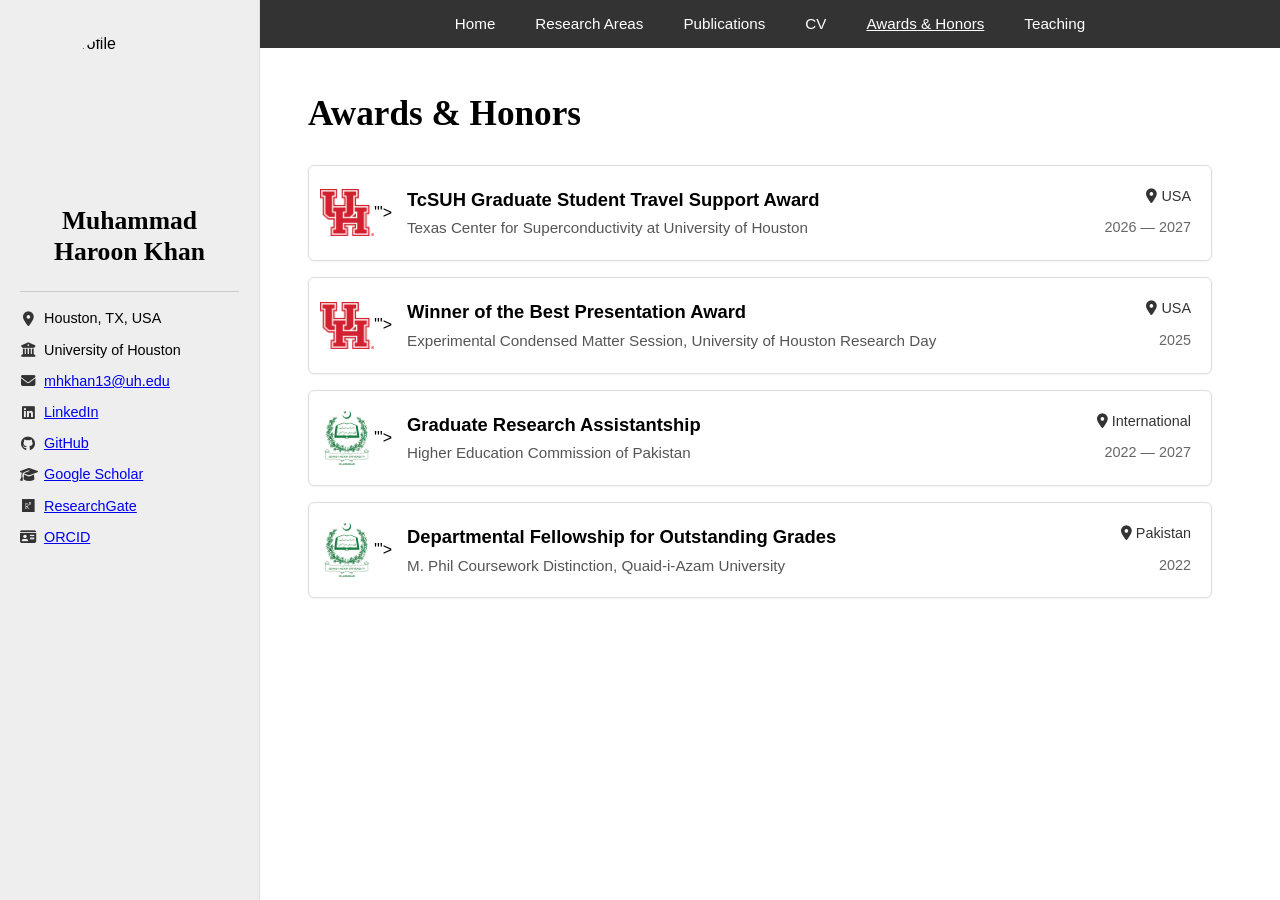
==== awards.html @ f0a091e3 "Update awards.html" ====
<!DOCTYPE html>
<html lang="en">
<head>
    <meta charset="UTF-8">
    <meta name="viewport" content="width=device-width, initial-scale=1.0">
    <title>Muhammad Haroon Khan | Awards & Honors</title>
    <link rel="preconnect" href="https://fonts.googleapis.com">
    <link rel="preconnect" href="https://fonts.gstatic.com" crossorigin>
    <link href="https://fonts.googleapis.com/css2?family=Inter:wght@400;500;600&display=swap" rel="stylesheet">
    <link rel="stylesheet" href="https://cdnjs.cloudflare.com/ajax/libs/font-awesome/6.4.0/css/all.min.css">
    <link rel="stylesheet" href="assets/css/style.css">
</head>
<body>

    <!-- Outer Dual Panel Container -->
    <div class="site-container">
        
        <!-- LEFT PANEL (Light Gray Sidebar - Email Updated to mhkhan13@uh.edu) -->
        <aside class="sidebar">
            <div class="profile-container" style="width: 150px; height: 150px; margin-bottom: 1.5rem; overflow: hidden; border-radius: 50%;">
                <img src="assets/profile.jpg" alt="Profile" style="width: 100%; height: 100%; object-fit: cover; border-radius: 50%;">
            </div>
            
            <h1 class="sidebar-name">Muhammad Haroon Khan</h1>
            
            <ul class="sidebar-info-list">
                <li><i class="fas fa-map-marker-alt"></i> Houston, TX, USA</li>
                <li><i class="fas fa-university"></i> University of Houston</li>
                <li><i class="fas fa-envelope"></i> <a href="mailto:mhkhan13@uh.edu">mhkhan13@uh.edu</a></li>
                <li><i class="fab fa-linkedin"></i> <a href="https://linkedin.com" target="_blank">LinkedIn</a></li>
                <li><i class="fab fa-github"></i> <a href="https://github.com/mhkhan13" target="_blank">GitHub</a></li>
                <li><i class="fas fa-graduation-cap"></i> <a href="https://scholar.google.com" target="_blank">Google Scholar</a></li>
                <li><i class="fab fa-researchgate"></i> <a href="https://researchgate.net" target="_blank">ResearchGate</a></li>
                <li><i class="fas fa-id-card"></i> <a href="https://orcid.org" target="_blank">ORCID</a></li>
            </ul>
        </aside>

        <!-- RIGHT PANEL (Main Presentation View) -->
        <main class="main-panel-right">
            
            <!-- Dark Gray Top Inline Navbar -->
            <nav class="navbar-right-block">
                <ul class="nav-menu-row">
                    <li><a href="index.html" class="nav-link-item">Home</a></li>
                    <li><a href="research.html" class="nav-link-item">Research Areas</a></li>
                    <li><a href="publications.html" class="nav-link-item">Publications</a></li>
                    <li><a href="cv.html" class="nav-link-item">CV</a></li>
                    <li><a href="awards.html" class="nav-link-item active">Awards & Honors</a></li>
                    <li><a href="teaching.html" class="nav-link-item">Teaching</a></li>
                </ul>
            </nav>

            <!-- Main Content Area Frame matching image_6cd29e.jpg -->
            <div class="main-content-area">
                <section class="content-section">
                    <h2 class="section-title" style="font-family: 'Times New Roman', Times, serif; font-size: 2.2rem; margin-bottom: 1.5rem;">Awards & Honors</h2>

                    <!-- ================= AWARD 1: TCSUH TRAVEL SUPPORT ================= -->
                    <div class="cv-wide-card" style="display: flex; gap: 1.5rem; border: 1px solid #dddddd; border-radius: 6px; padding: 1.25rem; margin-bottom: 1rem; background-color: #ffffff; box-shadow: 0 1px 3px rgba(0,0,0,0.05);">
                        <!-- Floating UH logo tag logic -->
                        <div style="width: 54px; height: 54px; display: flex; align-items: center; justify-content: center; flex-shrink: 0;">
                            <img src="assets/uh-logo.png" alt="UH Logo" style="width: 100%; height: 100%; object-fit: contain;" onerror="this.style.display='none'; this.parentNode.innerHTML='<i class=\"fas fa-award\" style=\"color:#cc0000; font-size:1.5rem;\"></i>'">
                        </div>
                        <div style="flex-grow: 1;">
                            <div style="display: flex; justify-content: space-between; align-items: flex-start; flex-wrap: wrap;">
                                <h4 style="font-size: 1.15rem; font-weight: 600; color: #000000; margin: 0;">TcSUH Graduate Student Travel Support Award</h4>
                                <span style="font-size: 0.9rem; color: #333333;"><i class="fas fa-map-marker-alt"></i> USA</span>
                            </div>
                            <div style="display: flex; justify-content: space-between; align-items: flex-start; flex-wrap: wrap; margin-top: 0.25rem;">
                                <p style="font-size: 0.95rem; color: #555555; margin: 0;">Texas Center for Superconductivity at University of Houston</p>
                                <span style="font-size: 0.9rem; color: #666666; font-weight: 500;">2026 — 2027</span>
                            </div>
                        </div>
                    </div>

                    <!-- ================= AWARD 2: BEST PRESENTATION WINNER ================= -->
                    <div class="cv-wide-card" style="display: flex; gap: 1.5rem; border: 1px solid #dddddd; border-radius: 6px; padding: 1.25rem; margin-bottom: 1rem; background-color: #ffffff; box-shadow: 0 1px 3px rgba(0,0,0,0.05);">
                        <div style="width: 54px; height: 54px; display: flex; align-items: center; justify-content: center; flex-shrink: 0;">
                            <img src="assets/uh-logo.png" alt="UH Logo" style="width: 100%; height: 100%; object-fit: contain;" onerror="this.style.display='none'; this.parentNode.innerHTML='<i class=\"fas fa-trophy\" style=\"color:#eab308; font-size:1.5rem;\"></i>'">
                        </div>
                        <div style="flex-grow: 1;">
                            <div style="display: flex; justify-content: space-between; align-items: flex-start; flex-wrap: wrap;">
                                <h4 style="font-size: 1.15rem; font-weight: 600; color: #000000; margin: 0;">Winner of the Best Presentation Award</h4>
                                <span style="font-size: 0.9rem; color: #333333;"><i class="fas fa-map-marker-alt"></i> USA</span>
                            </div>
                            <div style="display: flex; justify-content: space-between; align-items: flex-start; flex-wrap: wrap; margin-top: 0.25rem;">
                                <p style="font-size: 0.95rem; color: #555555; margin: 0;">Experimental Condensed Matter Session, University of Houston Research Day</p>
                                <span style="font-size: 0.9rem; color: #666666; font-weight: 500;">2025</span>
                            </div>
                        </div>
                    </div>

                    <!-- ================= AWARD 3: HEC FELLOWSHIP/ASSISTANTSHIP ================= -->
                    <div class="cv-wide-card" style="display: flex; gap: 1.5rem; border: 1px solid #dddddd; border-radius: 6px; padding: 1.25rem; margin-bottom: 1rem; background-color: #ffffff; box-shadow: 0 1px 3px rgba(0,0,0,0.05);">
                        <div style="width: 54px; height: 54px; display: flex; align-items: center; justify-content: center; flex-shrink: 0;">
                            <img src="assets/qau-logo.png" alt="Institutional Logo" style="width: 100%; height: 100%; object-fit: contain;" onerror="this.style.display='none'; this.parentNode.innerHTML='<i class=\"fas fa-medal\" style=\"color:#0284c7; font-size:1.5rem;\"></i>'">
                        </div>
                        <div style="flex-grow: 1;">
                            <div style="display: flex; justify-content: space-between; align-items: flex-start; flex-wrap: wrap;">
                                <h4 style="font-size: 1.15rem; font-weight: 600; color: #000000; margin: 0;">Graduate Research Assistantship</h4>
                                <span style="font-size: 0.9rem; color: #333333;"><i class="fas fa-map-marker-alt"></i> International</span>
                            </div>
                            <div style="display: flex; justify-content: space-between; align-items: flex-start; flex-wrap: wrap; margin-top: 0.25rem;">
                                <p style="font-size: 0.95rem; color: #555555; margin: 0;">Higher Education Commission of Pakistan</p>
                                <span style="font-size: 0.9rem; color: #666666; font-weight: 500;">2022 — 2027</span>
                            </div>
                        </div>
                    </div>

                    <!-- ================= AWARD 4: M.PHIL COURSEWORK FELLOWSHIP ================= -->
                    <div class="cv-wide-card" style="display: flex; gap: 1.5rem; border: 1px solid #dddddd; border-radius: 6px; padding: 1.25rem; margin-bottom: 1rem; background-color: #ffffff; box-shadow: 0 1px 3px rgba(0,0,0,0.05);">
                        <div style="width: 54px; height: 54px; display: flex; align-items: center; justify-content: center; flex-shrink: 0;">
                            <img src="assets/qau-logo.png" alt="QAU Logo" style="width: 100%; height: 100%; object-fit: contain;" onerror="this.style.display='none'; this.parentNode.innerHTML='<i class=\"fas fa-graduation-cap\" style=\"color:#0369a1; font-size:1.5rem;\"></i>'">
                        </div>
                        <div style="flex-grow: 1;">
                            <div style="display: flex; justify-content: space-between; align-items: flex-start; flex-wrap: wrap;">
                                <h4 style="font-size: 1.15rem; font-weight: 600; color: #000000; margin: 0;">Departmental Fellowship for Outstanding Grades</h4>
                                <span style="font-size: 0.9rem; color: #333333;"><i class="fas fa-map-marker-alt"></i> Pakistan</span>
                            </div>
                            <div style="display: flex; justify-content: space-between; align-items: flex-start; flex-wrap: wrap; margin-top: 0.25rem;">
                                <p style="font-size: 0.95rem; color: #555555; margin: 0;">M. Phil Coursework Distinction, Quaid-i-Azam University</p>
                                <span style="font-size: 0.9rem; color: #666666; font-weight: 500;">2022</span>
                            </div>
                        </div>
                    </div>

                </section>
            </div>
        </main>
    </div>

</body>
</html>
---- assets/css/style.css ----
/* ==========================================================================
   AUTHENTIC TWO-PANEL ACADEMIC GRID (INSPIRED BY IMAGE_792F64.JPG)
   ========================================================================== */

:root {
    --primary-color: #111827;
    --accent-color: #0000ee; /* Traditional clean academic link blue */
    --bg-color: #ffffff;
    --sidebar-bg: #eeeeee;   /* Light gray panel tint from image_792f64.jpg */
    --navbar-bg: #333333;    /* Distinct dark gray navigation background */
    --border-color: #dddddd;
    --text-color: #000000;
    --font-heading: 'Times New Roman', Times, serif; /* Clean serif titles */
    --font-body: Arial, sans-serif;                 /* Clean sans-serif text */
}

* {
    box-sizing: border-box;
    margin: 0;
    padding: 0;
}

body {
    font-family: var(--font-body);
    background-color: var(--bg-color);
    color: var(--text-color);
    line-height: 1.5;
}

/* Base Split Structure Framework */
.site-container {
    display: flex;
    min-height: 100vh;
    width: 100%;
}

/* Left Sidebar Panel Area */
.sidebar {
    width: 260px;
    background-color: var(--sidebar-bg);
    padding: 2rem 1.25rem;
    flex-shrink: 0;
    border-right: 1px solid var(--border-color);
    display: flex;
    flex-direction: column;
    align-items: center;
}

.profile-container {
    width: 180px;
    height: 180px;
    margin-bottom: 1.5rem;
}

.profile-img-placeholder img, .profile-container img {
    width: 100%;
    height: 100%;
    border-radius: 50%;
    object-fit: cover;
}

.sidebar-name {
    font-family: var(--font-heading);
    font-size: 1.6rem;
    font-weight: 700;
    text-align: center;
    color: var(--text-color);
    margin-bottom: 1.5rem;
    line-height: 1.2;
}

.sidebar-info-list {
    width: 100%;
    list-style: none;
    display: flex;
    flex-direction: column;
    gap: 0.6rem;
    font-size: 0.9rem;
    border-top: 1px solid #cccccc;
    padding-top: 1rem;
}

.sidebar-info-list li {
    display: flex;
    align-items: center;
    gap: 0.5rem;
}

.sidebar-info-list i {
    width: 16px;
    text-align: center;
    color: #333333;
}

.sidebar-info-list a {
    color: var(--accent-color);
    text-decoration: underline;
}

/* Right Side Panel Content Block */
.main-panel-right {
    flex-grow: 1;
    display: flex;
    flex-direction: column;
    background-color: var(--bg-color);
    overflow-x: hidden;
}

/* Dark Gray Navigation Bar sitting inside Right Panel */
.navbar-right-block {
    background-color: var(--navbar-bg);
    width: 100%;
    padding: 0.75rem 2rem;
}

.nav-menu-row {
    display: flex;
    justify-content: center;
    align-items: center;
    list-style: none;
    gap: 2.5rem;
}

.nav-link-item {
    color: #ffffff;
    font-size: 0.95rem;
    font-weight: 500;
    text-decoration: none;
}

.nav-link-item:hover, .nav-link-item.active {
    text-decoration: underline;
}

/* Interior Content Framing */
.main-content-area {
    padding: 2.5rem 3rem;
    max-width: 1000px;
}

.content-section {
    margin-bottom: 2.5rem;
}

h2.section-title, h3.section-title {
    font-family: var(--font-heading);
    font-size: 2.2rem;
    font-weight: 700;
    margin-bottom: 1rem;
}

p {
    margin-bottom: 1rem;
    font-size: 1rem;
    text-align: justify;
}

.interests-list {
    margin: 1rem 0;
    padding-left: 2rem;
}

.interests-list li {
    margin-bottom: 0.4rem;
}

/* Responsive adjustment for small tablet/phone viewports */
@media (max-width: 768px) {
    .site-container {
        flex-direction: column;
    }
    .sidebar {
        width: 100%;
        border-right: none;
        border-bottom: 1px solid var(--border-color);
    }
    .nav-menu-row {
        gap: 1rem;
        flex-wrap: wrap;
    }
}
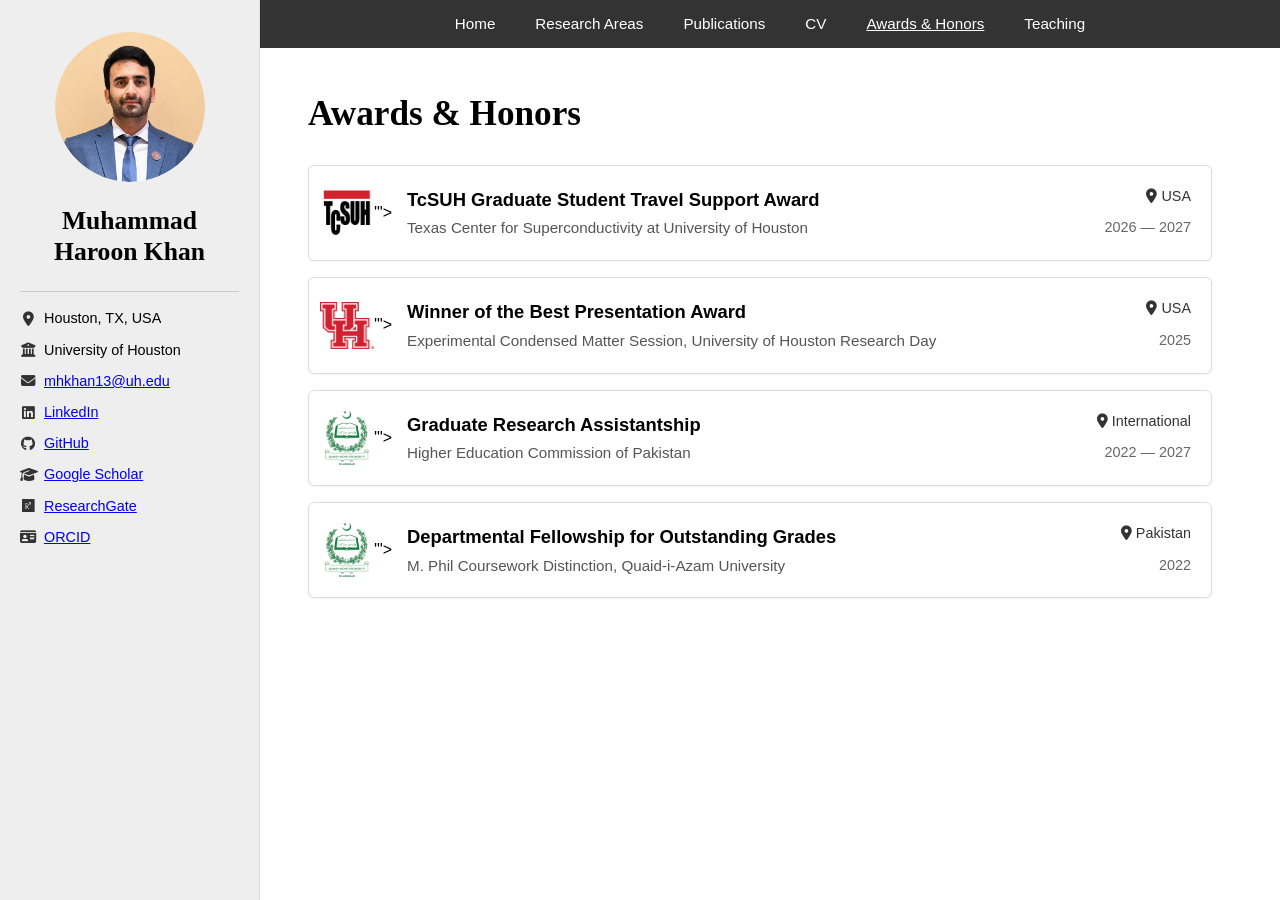
==== commit f1d3e3c9: "Update awards.html" ====
--- a/awards.html
+++ b/awards.html
@@ -18,7 +18,7 @@
         <!-- LEFT PANEL (Light Gray Sidebar - Email Updated to mhkhan13@uh.edu) -->
         <aside class="sidebar">
             <div class="profile-container" style="width: 150px; height: 150px; margin-bottom: 1.5rem; overflow: hidden; border-radius: 50%;">
-                <img src="assets/profile.jpg" alt="Profile" style="width: 100%; height: 100%; object-fit: cover; border-radius: 50%;">
+                <img src="assets/profile.png" alt="Profile" style="width: 100%; height: 100%; object-fit: cover; border-radius: 50%;">
             </div>
             
             <h1 class="sidebar-name">Muhammad Haroon Khan</h1>
@@ -59,7 +59,7 @@
                     <div class="cv-wide-card" style="display: flex; gap: 1.5rem; border: 1px solid #dddddd; border-radius: 6px; padding: 1.25rem; margin-bottom: 1rem; background-color: #ffffff; box-shadow: 0 1px 3px rgba(0,0,0,0.05);">
                         <!-- Floating UH logo tag logic -->
                         <div style="width: 54px; height: 54px; display: flex; align-items: center; justify-content: center; flex-shrink: 0;">
-                            <img src="assets/uh-logo.png" alt="UH Logo" style="width: 100%; height: 100%; object-fit: contain;" onerror="this.style.display='none'; this.parentNode.innerHTML='<i class=\"fas fa-award\" style=\"color:#cc0000; font-size:1.5rem;\"></i>'">
+                            <img src="assets/tcsuh-logo.jpg" alt="UH Logo" style="width: 100%; height: 100%; object-fit: contain;" onerror="this.style.display='none'; this.parentNode.innerHTML='<i class=\"fas fa-award\" style=\"color:#cc0000; font-size:1.5rem;\"></i>'">
                         </div>
                         <div style="flex-grow: 1;">
                             <div style="display: flex; justify-content: space-between; align-items: flex-start; flex-wrap: wrap;">
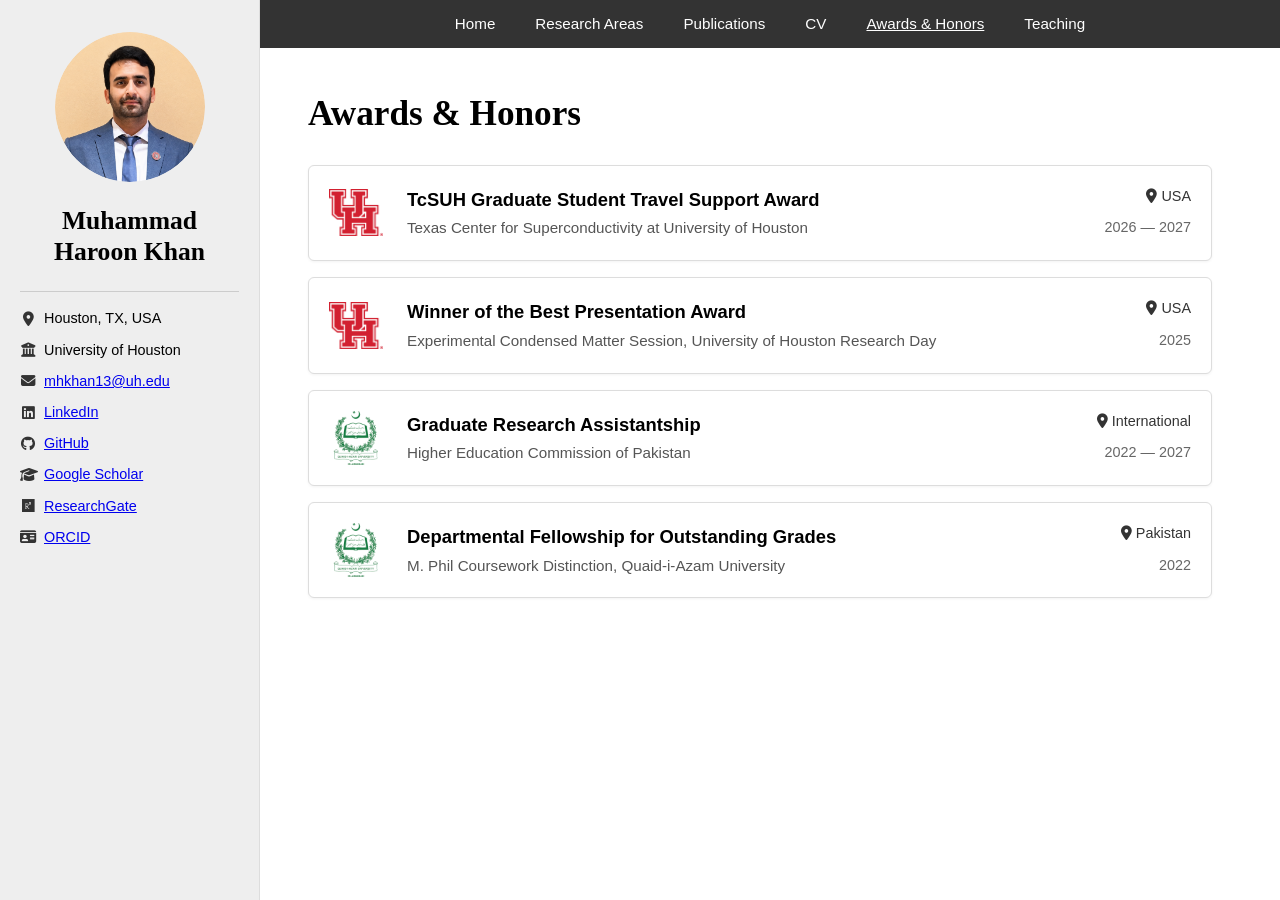
==== commit 926af197: "Update awards.html" ====
--- a/awards.html
+++ b/awards.html
@@ -50,16 +50,14 @@
                 </ul>
             </nav>
 
-            <!-- Main Content Area Frame matching image_6cd29e.jpg -->
-            <div class="main-content-area">
+           <div class="main-content-area">
                 <section class="content-section">
                     <h2 class="section-title" style="font-family: 'Times New Roman', Times, serif; font-size: 2.2rem; margin-bottom: 1.5rem;">Awards & Honors</h2>
 
                     <!-- ================= AWARD 1: TCSUH TRAVEL SUPPORT ================= -->
                     <div class="cv-wide-card" style="display: flex; gap: 1.5rem; border: 1px solid #dddddd; border-radius: 6px; padding: 1.25rem; margin-bottom: 1rem; background-color: #ffffff; box-shadow: 0 1px 3px rgba(0,0,0,0.05);">
-                        <!-- Floating UH logo tag logic -->
                         <div style="width: 54px; height: 54px; display: flex; align-items: center; justify-content: center; flex-shrink: 0;">
-                            <img src="assets/tcsuh-logo.jpg" alt="UH Logo" style="width: 100%; height: 100%; object-fit: contain;" onerror="this.style.display='none'; this.parentNode.innerHTML='<i class=\"fas fa-award\" style=\"color:#cc0000; font-size:1.5rem;\"></i>'">
+                            <img src="assets/uh-logo.png" alt="UH Logo" style="width: 100%; height: 100%; object-fit: contain;">
                         </div>
                         <div style="flex-grow: 1;">
                             <div style="display: flex; justify-content: space-between; align-items: flex-start; flex-wrap: wrap;">
@@ -76,7 +74,7 @@
                     <!-- ================= AWARD 2: BEST PRESENTATION WINNER ================= -->
                     <div class="cv-wide-card" style="display: flex; gap: 1.5rem; border: 1px solid #dddddd; border-radius: 6px; padding: 1.25rem; margin-bottom: 1rem; background-color: #ffffff; box-shadow: 0 1px 3px rgba(0,0,0,0.05);">
                         <div style="width: 54px; height: 54px; display: flex; align-items: center; justify-content: center; flex-shrink: 0;">
-                            <img src="assets/uh-logo.png" alt="UH Logo" style="width: 100%; height: 100%; object-fit: contain;" onerror="this.style.display='none'; this.parentNode.innerHTML='<i class=\"fas fa-trophy\" style=\"color:#eab308; font-size:1.5rem;\"></i>'">
+                            <img src="assets/uh-logo.png" alt="UH Logo" style="width: 100%; height: 100%; object-fit: contain;">
                         </div>
                         <div style="flex-grow: 1;">
                             <div style="display: flex; justify-content: space-between; align-items: flex-start; flex-wrap: wrap;">
@@ -93,7 +91,7 @@
                     <!-- ================= AWARD 3: HEC FELLOWSHIP/ASSISTANTSHIP ================= -->
                     <div class="cv-wide-card" style="display: flex; gap: 1.5rem; border: 1px solid #dddddd; border-radius: 6px; padding: 1.25rem; margin-bottom: 1rem; background-color: #ffffff; box-shadow: 0 1px 3px rgba(0,0,0,0.05);">
                         <div style="width: 54px; height: 54px; display: flex; align-items: center; justify-content: center; flex-shrink: 0;">
-                            <img src="assets/qau-logo.png" alt="Institutional Logo" style="width: 100%; height: 100%; object-fit: contain;" onerror="this.style.display='none'; this.parentNode.innerHTML='<i class=\"fas fa-medal\" style=\"color:#0284c7; font-size:1.5rem;\"></i>'">
+                            <img src="assets/qau-logo.png" alt="QAU Logo" style="width: 100%; height: 100%; object-fit: contain;">
                         </div>
                         <div style="flex-grow: 1;">
                             <div style="display: flex; justify-content: space-between; align-items: flex-start; flex-wrap: wrap;">
@@ -110,7 +108,7 @@
                     <!-- ================= AWARD 4: M.PHIL COURSEWORK FELLOWSHIP ================= -->
                     <div class="cv-wide-card" style="display: flex; gap: 1.5rem; border: 1px solid #dddddd; border-radius: 6px; padding: 1.25rem; margin-bottom: 1rem; background-color: #ffffff; box-shadow: 0 1px 3px rgba(0,0,0,0.05);">
                         <div style="width: 54px; height: 54px; display: flex; align-items: center; justify-content: center; flex-shrink: 0;">
-                            <img src="assets/qau-logo.png" alt="QAU Logo" style="width: 100%; height: 100%; object-fit: contain;" onerror="this.style.display='none'; this.parentNode.innerHTML='<i class=\"fas fa-graduation-cap\" style=\"color:#0369a1; font-size:1.5rem;\"></i>'">
+                            <img src="assets/qau-logo.png" alt="QAU Logo" style="width: 100%; height: 100%; object-fit: contain;">
                         </div>
                         <div style="flex-grow: 1;">
                             <div style="display: flex; justify-content: space-between; align-items: flex-start; flex-wrap: wrap;">
@@ -126,7 +124,6 @@
 
                 </section>
             </div>
-        </main>
     </div>
 
 </body>
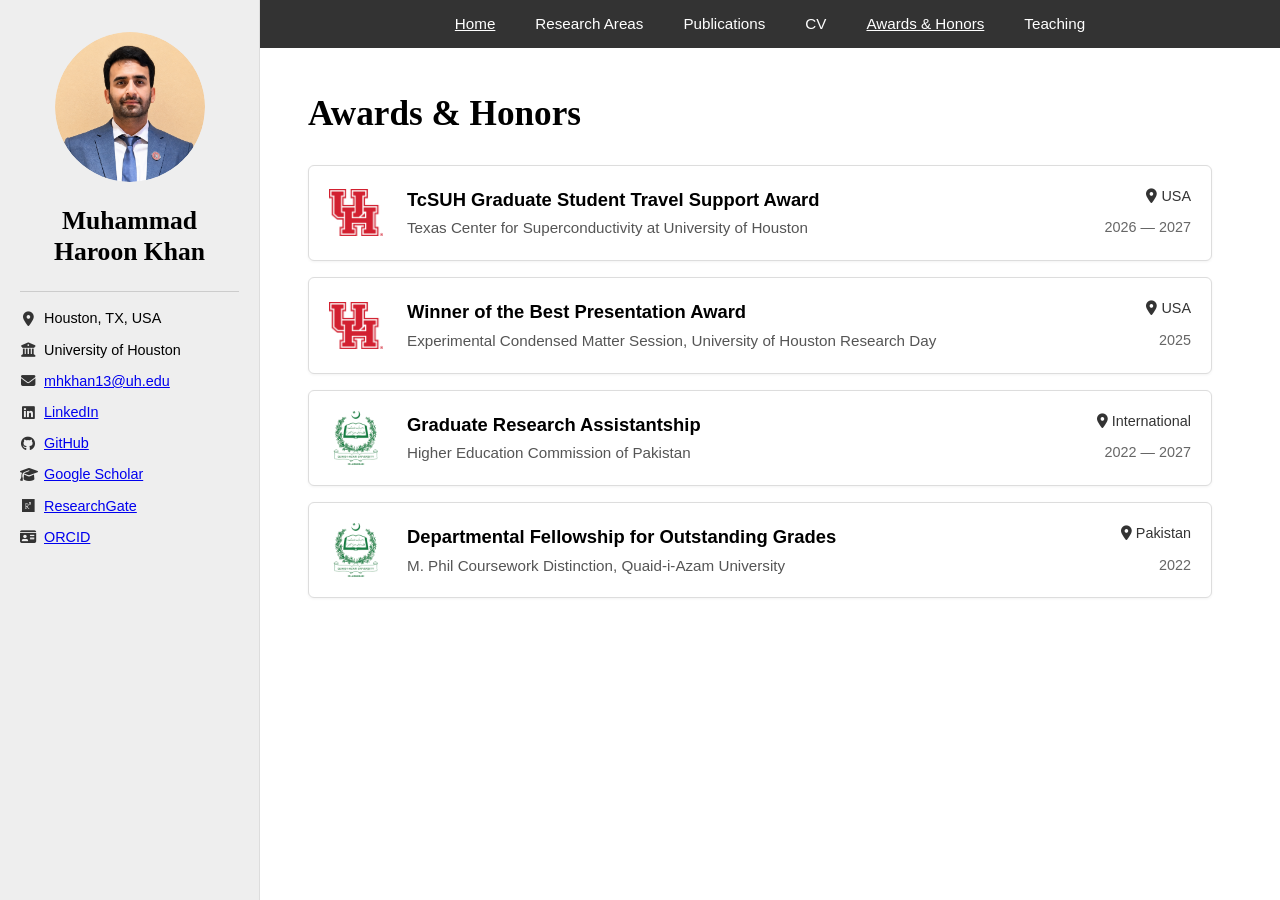
==== commit 01e4db6f: "Update awards.html" ====
--- a/awards.html
+++ b/awards.html
@@ -27,11 +27,11 @@
                 <li><i class="fas fa-map-marker-alt"></i> Houston, TX, USA</li>
                 <li><i class="fas fa-university"></i> University of Houston</li>
                 <li><i class="fas fa-envelope"></i> <a href="mailto:mhkhan13@uh.edu">mhkhan13@uh.edu</a></li>
-                <li><i class="fab fa-linkedin"></i> <a href="https://linkedin.com" target="_blank">LinkedIn</a></li>
+                <li><i class="fab fa-linkedin"></i> <a href="https://www.linkedin.com/in/mhkhan13/" target="_blank">LinkedIn</a></li>
                 <li><i class="fab fa-github"></i> <a href="https://github.com/mhkhan13" target="_blank">GitHub</a></li>
-                <li><i class="fas fa-graduation-cap"></i> <a href="https://scholar.google.com" target="_blank">Google Scholar</a></li>
-                <li><i class="fab fa-researchgate"></i> <a href="https://researchgate.net" target="_blank">ResearchGate</a></li>
-                <li><i class="fas fa-id-card"></i> <a href="https://orcid.org" target="_blank">ORCID</a></li>
+                <li><i class="fas fa-graduation-cap"></i> <a href="https://scholar-google-com.ezproxy.lib.uh.edu/citations?user=3mEkgmkAAAAJ&hl=en&oi=ao" target="_blank">Google Scholar</a></li>
+                <li><i class="fab fa-researchgate"></i> <a href="https://www.researchgate.net/profile/Muhammad-Haroon-Khan-2?ev=hdr_xprf" target="_blank">ResearchGate</a></li>
+                <li><i class="fas fa-id-card"></i> <a href="https://orcid.org/my-orcid?orcid=0009-0004-6501-6991" target="_blank">ORCID</a></li>
             </ul>
         </aside>
 
@@ -41,7 +41,7 @@
             <!-- Dark Gray Top Inline Navbar -->
             <nav class="navbar-right-block">
                 <ul class="nav-menu-row">
-                    <li><a href="index.html" class="nav-link-item">Home</a></li>
+<li><a href="./" class="nav-link-item active">Home</a></li>
                     <li><a href="research.html" class="nav-link-item">Research Areas</a></li>
                     <li><a href="publications.html" class="nav-link-item">Publications</a></li>
                     <li><a href="cv.html" class="nav-link-item">CV</a></li>
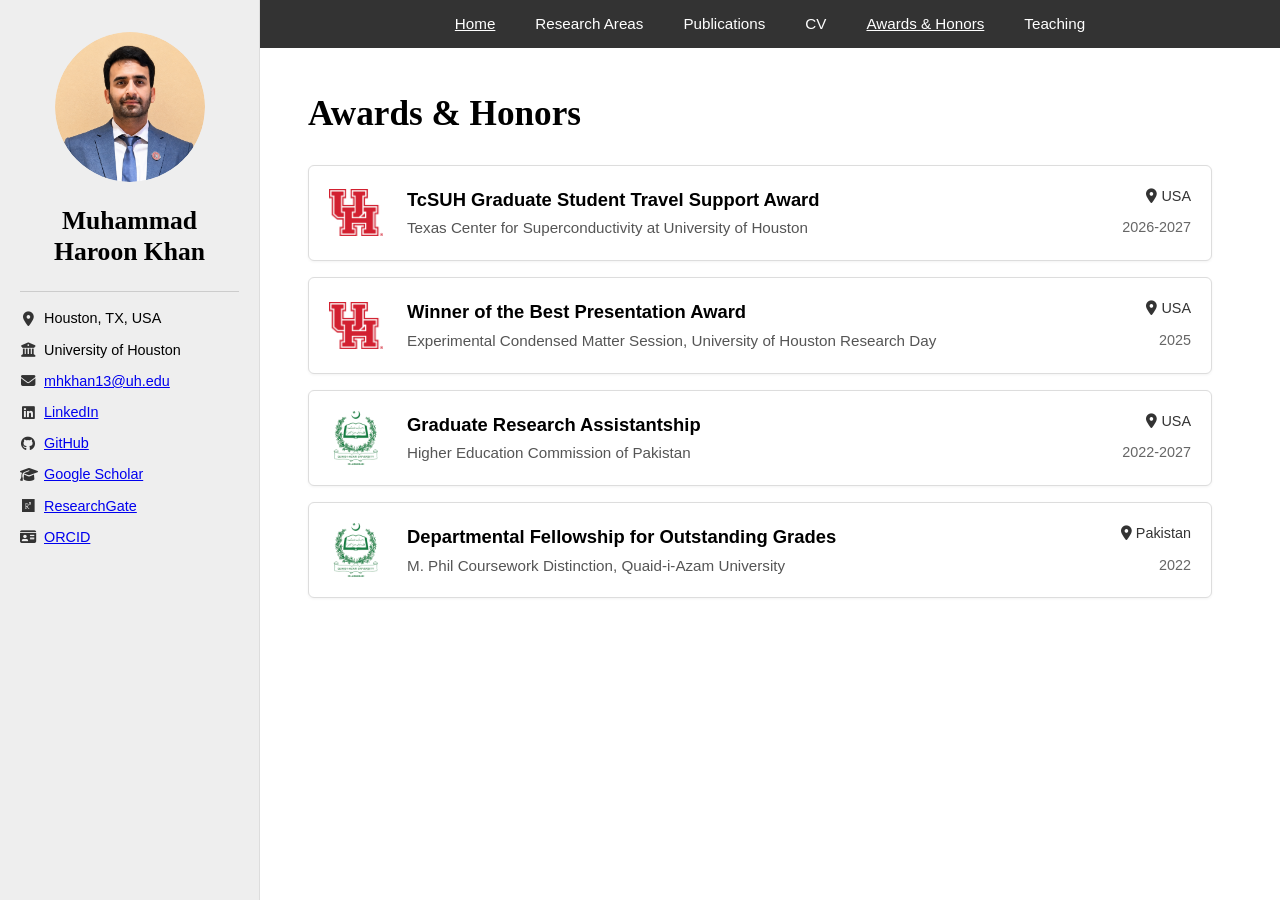
==== commit d6909d35: "Update awards.html" ====
--- a/awards.html
+++ b/awards.html
@@ -42,11 +42,11 @@
             <nav class="navbar-right-block">
                 <ul class="nav-menu-row">
 <li><a href="./" class="nav-link-item active">Home</a></li>
-                    <li><a href="research.html" class="nav-link-item">Research Areas</a></li>
-                    <li><a href="publications.html" class="nav-link-item">Publications</a></li>
-                    <li><a href="cv.html" class="nav-link-item">CV</a></li>
-                    <li><a href="awards.html" class="nav-link-item active">Awards & Honors</a></li>
-                    <li><a href="teaching.html" class="nav-link-item">Teaching</a></li>
+                    <li><a href="research" class="nav-link-item">Research Areas</a></li>
+                    <li><a href="publications" class="nav-link-item">Publications</a></li>
+                    <li><a href="cv" class="nav-link-item">CV</a></li>
+                    <li><a href="awards" class="nav-link-item active">Awards & Honors</a></li>
+                    <li><a href="teaching" class="nav-link-item">Teaching</a></li>
                 </ul>
             </nav>
 
@@ -66,7 +66,7 @@
                             </div>
                             <div style="display: flex; justify-content: space-between; align-items: flex-start; flex-wrap: wrap; margin-top: 0.25rem;">
                                 <p style="font-size: 0.95rem; color: #555555; margin: 0;">Texas Center for Superconductivity at University of Houston</p>
-                                <span style="font-size: 0.9rem; color: #666666; font-weight: 500;">2026 — 2027</span>
+                                <span style="font-size: 0.9rem; color: #666666; font-weight: 500;">2026-2027</span>
                             </div>
                         </div>
                     </div>
@@ -96,11 +96,11 @@
                         <div style="flex-grow: 1;">
                             <div style="display: flex; justify-content: space-between; align-items: flex-start; flex-wrap: wrap;">
                                 <h4 style="font-size: 1.15rem; font-weight: 600; color: #000000; margin: 0;">Graduate Research Assistantship</h4>
-                                <span style="font-size: 0.9rem; color: #333333;"><i class="fas fa-map-marker-alt"></i> International</span>
+                                <span style="font-size: 0.9rem; color: #333333;"><i class="fas fa-map-marker-alt"></i> USA </span>
                             </div>
                             <div style="display: flex; justify-content: space-between; align-items: flex-start; flex-wrap: wrap; margin-top: 0.25rem;">
                                 <p style="font-size: 0.95rem; color: #555555; margin: 0;">Higher Education Commission of Pakistan</p>
-                                <span style="font-size: 0.9rem; color: #666666; font-weight: 500;">2022 — 2027</span>
+                                <span style="font-size: 0.9rem; color: #666666; font-weight: 500;">2022-2027</span>
                             </div>
                         </div>
                     </div>
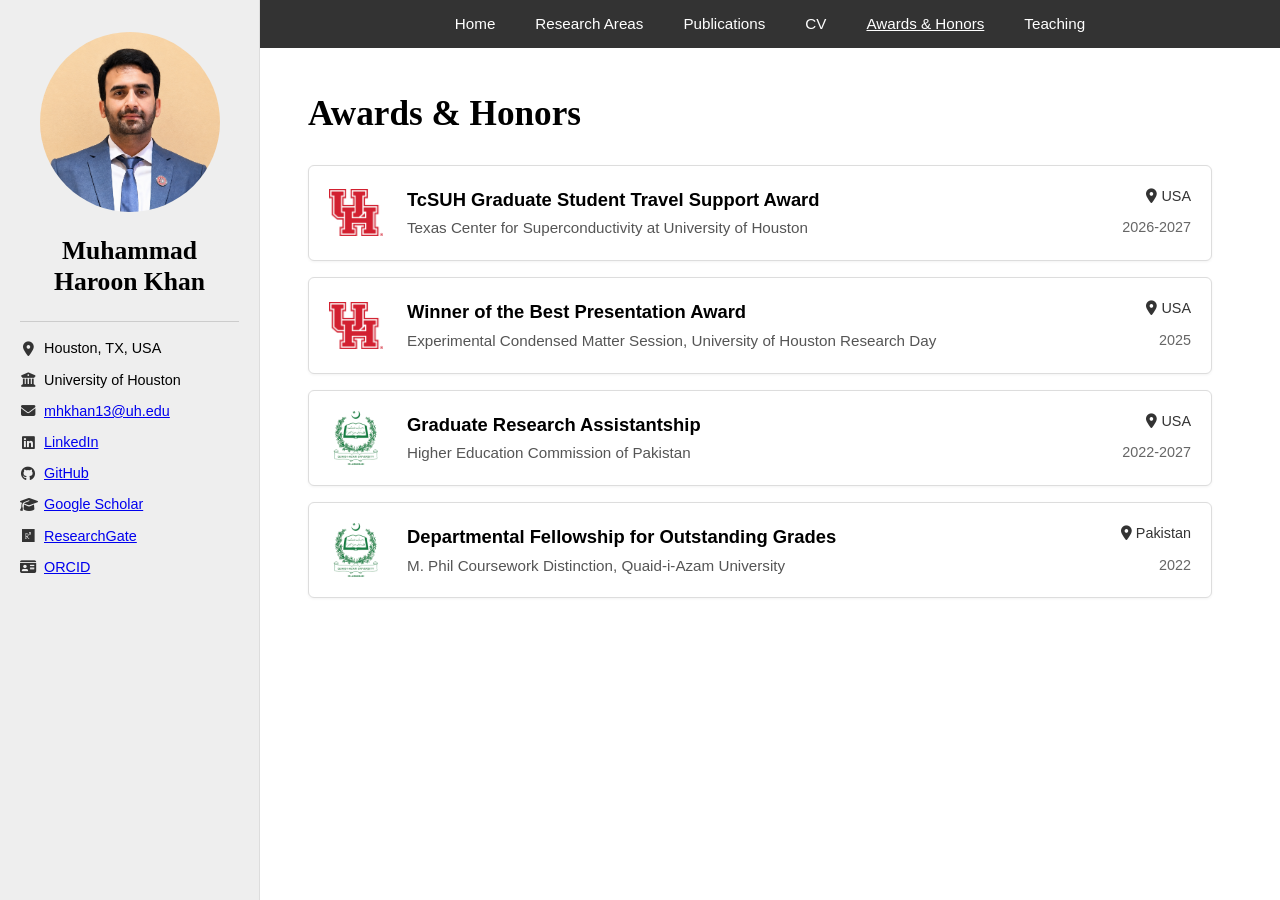
==== commit 9fbae76f: "Update awards.html" ====
--- a/awards.html
+++ b/awards.html
@@ -12,13 +12,11 @@
 </head>
 <body>
 
-    <!-- Outer Dual Panel Container -->
     <div class="site-container">
         
-        <!-- LEFT PANEL (Light Gray Sidebar - Email Updated to mhkhan13@uh.edu) -->
         <aside class="sidebar">
-            <div class="profile-container" style="width: 150px; height: 150px; margin-bottom: 1.5rem; overflow: hidden; border-radius: 50%;">
-                <img src="assets/profile.png" alt="Profile" style="width: 100%; height: 100%; object-fit: cover; border-radius: 50%;">
+            <div class="profile-container">
+                <img src="assets/profile.png" alt="Muhammad Haroon Khan">
             </div>
             
             <h1 class="sidebar-name">Muhammad Haroon Khan</h1>
@@ -28,20 +26,18 @@
                 <li><i class="fas fa-university"></i> University of Houston</li>
                 <li><i class="fas fa-envelope"></i> <a href="mailto:mhkhan13@uh.edu">mhkhan13@uh.edu</a></li>
                 <li><i class="fab fa-linkedin"></i> <a href="https://www.linkedin.com/in/mhkhan13/" target="_blank">LinkedIn</a></li>
-                <li><i class="fab fa-github"></i> <a href="https://github.com/mhkhan13" target="_blank">GitHub</a></li>
-                <li><i class="fas fa-graduation-cap"></i> <a href="https://scholar-google-com.ezproxy.lib.uh.edu/citations?user=3mEkgmkAAAAJ&hl=en&oi=ao" target="_blank">Google Scholar</a></li>
+                <li><i class="fab fa-github"></i> <a href="https://github.com/mhkhan24" target="_blank">GitHub</a></li>
+                <li><i class="fas fa-graduation-cap"></i> <a href="https://scholar.google.com/citations?view_op=list_works&hl=en&hl=en&user=3mEkgmkAAAAJ" target="_blank">Google Scholar</a></li>
                 <li><i class="fab fa-researchgate"></i> <a href="https://www.researchgate.net/profile/Muhammad-Haroon-Khan-2?ev=hdr_xprf" target="_blank">ResearchGate</a></li>
                 <li><i class="fas fa-id-card"></i> <a href="https://orcid.org/my-orcid?orcid=0009-0004-6501-6991" target="_blank">ORCID</a></li>
             </ul>
         </aside>
 
-        <!-- RIGHT PANEL (Main Presentation View) -->
         <main class="main-panel-right">
             
-            <!-- Dark Gray Top Inline Navbar -->
             <nav class="navbar-right-block">
                 <ul class="nav-menu-row">
-<li><a href="./" class="nav-link-item active">Home</a></li>
+                    <li><a href="./" class="nav-link-item">Home</a></li>
                     <li><a href="research" class="nav-link-item">Research Areas</a></li>
                     <li><a href="publications" class="nav-link-item">Publications</a></li>
                     <li><a href="cv" class="nav-link-item">CV</a></li>
@@ -50,11 +46,10 @@
                 </ul>
             </nav>
 
-           <div class="main-content-area">
+            <div class="main-content-area">
                 <section class="content-section">
                     <h2 class="section-title" style="font-family: 'Times New Roman', Times, serif; font-size: 2.2rem; margin-bottom: 1.5rem;">Awards & Honors</h2>
 
-                    <!-- ================= AWARD 1: TCSUH TRAVEL SUPPORT ================= -->
                     <div class="cv-wide-card" style="display: flex; gap: 1.5rem; border: 1px solid #dddddd; border-radius: 6px; padding: 1.25rem; margin-bottom: 1rem; background-color: #ffffff; box-shadow: 0 1px 3px rgba(0,0,0,0.05);">
                         <div style="width: 54px; height: 54px; display: flex; align-items: center; justify-content: center; flex-shrink: 0;">
                             <img src="assets/uh-logo.png" alt="UH Logo" style="width: 100%; height: 100%; object-fit: contain;">
@@ -71,7 +66,6 @@
                         </div>
                     </div>
 
-                    <!-- ================= AWARD 2: BEST PRESENTATION WINNER ================= -->
                     <div class="cv-wide-card" style="display: flex; gap: 1.5rem; border: 1px solid #dddddd; border-radius: 6px; padding: 1.25rem; margin-bottom: 1rem; background-color: #ffffff; box-shadow: 0 1px 3px rgba(0,0,0,0.05);">
                         <div style="width: 54px; height: 54px; display: flex; align-items: center; justify-content: center; flex-shrink: 0;">
                             <img src="assets/uh-logo.png" alt="UH Logo" style="width: 100%; height: 100%; object-fit: contain;">
@@ -88,7 +82,6 @@
                         </div>
                     </div>
 
-                    <!-- ================= AWARD 3: HEC FELLOWSHIP/ASSISTANTSHIP ================= -->
                     <div class="cv-wide-card" style="display: flex; gap: 1.5rem; border: 1px solid #dddddd; border-radius: 6px; padding: 1.25rem; margin-bottom: 1rem; background-color: #ffffff; box-shadow: 0 1px 3px rgba(0,0,0,0.05);">
                         <div style="width: 54px; height: 54px; display: flex; align-items: center; justify-content: center; flex-shrink: 0;">
                             <img src="assets/qau-logo.png" alt="QAU Logo" style="width: 100%; height: 100%; object-fit: contain;">
@@ -105,7 +98,6 @@
                         </div>
                     </div>
 
-                    <!-- ================= AWARD 4: M.PHIL COURSEWORK FELLOWSHIP ================= -->
                     <div class="cv-wide-card" style="display: flex; gap: 1.5rem; border: 1px solid #dddddd; border-radius: 6px; padding: 1.25rem; margin-bottom: 1rem; background-color: #ffffff; box-shadow: 0 1px 3px rgba(0,0,0,0.05);">
                         <div style="width: 54px; height: 54px; display: flex; align-items: center; justify-content: center; flex-shrink: 0;">
                             <img src="assets/qau-logo.png" alt="QAU Logo" style="width: 100%; height: 100%; object-fit: contain;">
@@ -124,6 +116,7 @@
 
                 </section>
             </div>
+        </main>
     </div>
 
 </body>
